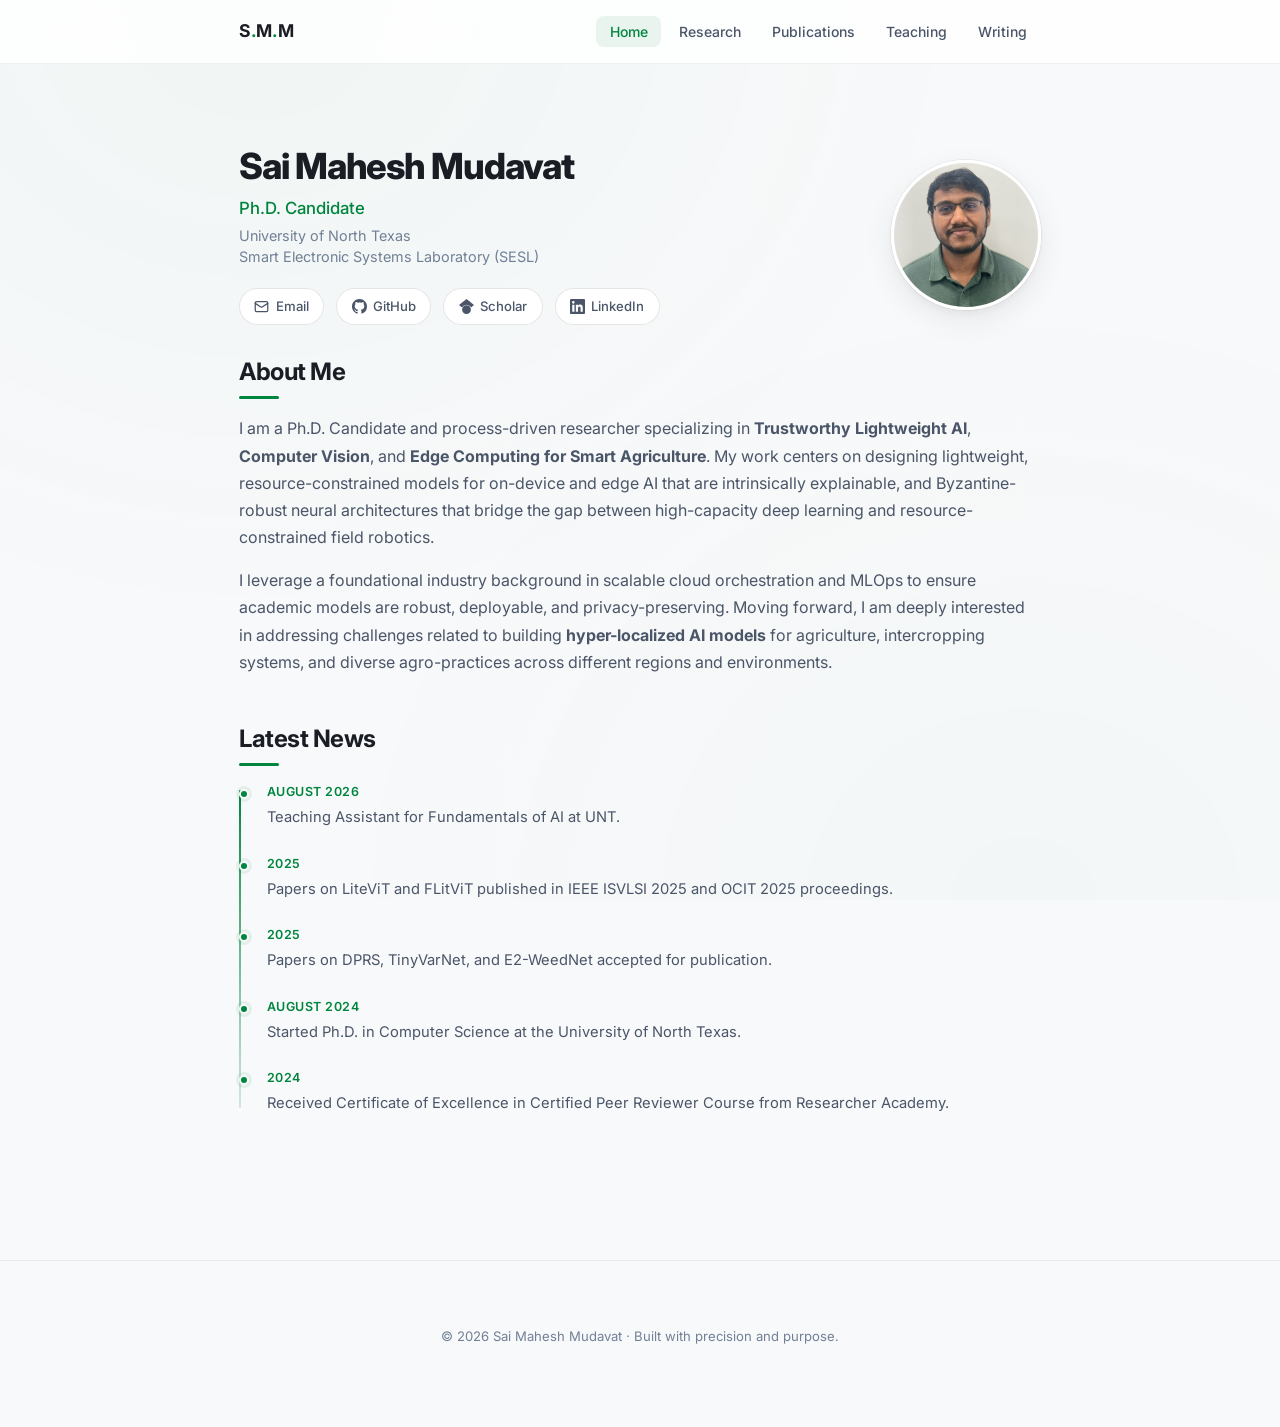
==== index.html @ 9abcfe38 "Initial commit: premium academic portfolio website" ====
<!DOCTYPE html>
<html lang="en">
<head>
  <meta charset="UTF-8">
  <meta name="viewport" content="width=device-width, initial-scale=1.0">
  <title>Sai Mahesh Mudavat — Ph.D. Candidate | Trustworthy AI & Edge Computing</title>
  <meta name="description" content="Sai Mahesh Mudavat is a Ph.D. Candidate at the University of North Texas specializing in Trustworthy Lightweight AI, Computer Vision, and Edge Computing for Smart Agriculture.">
  <link rel="stylesheet" href="assets/css/style.css">
  <link rel="icon" href="data:image/svg+xml,<svg xmlns='http://www.w3.org/2000/svg' viewBox='0 0 100 100'><text y='.9em' font-size='90'>🧠</text></svg>">
</head>
<body>

  <!-- ====== Navigation ====== -->
  <nav class="navbar" id="navbar">
    <div class="nav-container">
      <a href="index.html" class="nav-logo">S<span>.</span>M<span>.</span>M</a>
      <button class="nav-toggle" id="navToggle" aria-label="Toggle navigation">
        <span></span><span></span><span></span>
      </button>
      <ul class="nav-links" id="navLinks">
        <li><a href="index.html" class="active">Home</a></li>
        <li><a href="research.html">Research</a></li>
        <li><a href="publications.html">Publications</a></li>
        <li><a href="teaching.html">Teaching</a></li>
        <li><a href="writing.html">Writing</a></li>
      </ul>
    </div>
  </nav>

  <!-- ====== Main Content ====== -->
  <main class="container page-content">

    <!-- Hero -->
    <header class="hero">
      <div class="hero-text">
        <h1>Sai Mahesh Mudavat</h1>
        <p class="hero-subtitle">Ph.D. Candidate</p>
        <p class="hero-affiliation">
          University of North Texas<br>
          Smart Electronic Systems Laboratory (SESL)
        </p>
        <div class="hero-links">
          <a href="mailto:saimaheshmudavat@my.unt.edu">
            <svg viewBox="0 0 24 24" fill="none" stroke="currentColor" stroke-width="2" stroke-linecap="round" stroke-linejoin="round"><rect x="2" y="4" width="20" height="16" rx="2"/><path d="m22 7-8.97 5.7a1.94 1.94 0 0 1-2.06 0L2 7"/></svg>
            Email
          </a>
          <a href="https://github.com/saimaheshmudavat" target="_blank" rel="noopener">
            <svg viewBox="0 0 24 24" fill="currentColor"><path d="M12 0C5.37 0 0 5.37 0 12c0 5.31 3.435 9.795 8.205 11.385.6.105.825-.255.825-.57 0-.285-.015-1.23-.015-2.235-3.015.555-3.795-.735-4.035-1.41-.135-.345-.72-1.41-1.23-1.695-.42-.225-1.02-.78-.015-.795.945-.015 1.62.87 1.845 1.23 1.08 1.815 2.805 1.305 3.495.99.105-.78.42-1.305.765-1.605-2.67-.3-5.46-1.335-5.46-5.925 0-1.305.465-2.385 1.23-3.225-.12-.3-.54-1.53.12-3.18 0 0 1.005-.315 3.3 1.23.96-.27 1.98-.405 3-.405s2.04.135 3 .405c2.295-1.56 3.3-1.23 3.3-1.23.66 1.65.24 2.88.12 3.18.765.84 1.23 1.905 1.23 3.225 0 4.605-2.805 5.625-5.475 5.925.435.375.81 1.095.81 2.22 0 1.605-.015 2.895-.015 3.3 0 .315.225.69.825.57A12.02 12.02 0 0 0 24 12c0-6.63-5.37-12-12-12z"/></svg>
            GitHub
          </a>
          <a href="https://scholar.google.com/citations?user=YOUR_ID" target="_blank" rel="noopener">
            <svg viewBox="0 0 24 24" fill="currentColor"><path d="M12 24a7 7 0 1 1 0-14 7 7 0 0 1 0 14zm0-24L0 9.5l4.838 3.94A8 8 0 0 1 12 9a8 8 0 0 1 7.162 4.44L24 9.5z"/></svg>
            Scholar
          </a>
          <a href="https://linkedin.com/in/yourprofile" target="_blank" rel="noopener">
            <svg viewBox="0 0 24 24" fill="currentColor"><path d="M20.447 20.452h-3.554v-5.569c0-1.328-.027-3.037-1.852-3.037-1.853 0-2.136 1.445-2.136 2.939v5.667H9.351V9h3.414v1.561h.046c.477-.9 1.637-1.85 3.37-1.85 3.601 0 4.267 2.37 4.267 5.455v6.286zM5.337 7.433a2.062 2.062 0 0 1-2.063-2.065 2.064 2.064 0 1 1 2.063 2.065zm1.782 13.019H3.555V9h3.564v11.452zM22.225 0H1.771C.792 0 0 .774 0 1.729v20.542C0 23.227.792 24 1.771 24h20.451C23.2 24 24 23.227 24 22.271V1.729C24 .774 23.2 0 22.222 0h.003z"/></svg>
            LinkedIn
          </a>
        </div>
      </div>
      <img src="assets/img/profile.jpg" alt="Sai Mahesh Mudavat" class="profile-img" onerror="this.style.background='linear-gradient(135deg, #00853E, #2dd4bf)'; this.style.display='flex'; this.alt='SM';">
    </header>

    <!-- About Me -->
    <section class="section reveal" id="about">
      <h2>About Me</h2>
      <p>
        I am a Ph.D. Candidate and process-driven researcher specializing in <strong>Trustworthy Lightweight AI</strong>, 
        <strong>Computer Vision</strong>, and <strong>Edge Computing for Smart Agriculture</strong>. My work centers on designing 
        lightweight, resource-constrained models for on-device and edge AI that are intrinsically explainable, and Byzantine-robust 
        neural architectures that bridge the gap between high-capacity deep learning and resource-constrained field robotics.
      </p>
      <p>
        I leverage a foundational industry background in scalable cloud orchestration and MLOps to ensure academic models 
        are robust, deployable, and privacy-preserving. Moving forward, I am deeply interested in addressing challenges 
        related to building <strong>hyper-localized AI models</strong> for agriculture, intercropping systems, and diverse 
        agro-practices across different regions and environments.
      </p>
    </section>

    <!-- Latest News -->
    <section class="section reveal" id="news">
      <h2>Latest News</h2>
      <div class="timeline">
        <div class="timeline-item">
          <div class="timeline-date">August 2026</div>
          <div class="timeline-content">Teaching Assistant for Fundamentals of AI at UNT.</div>
        </div>
        <div class="timeline-item">
          <div class="timeline-date">2025</div>
          <div class="timeline-content">Papers on LiteViT and FLitViT published in IEEE ISVLSI 2025 and OCIT 2025 proceedings.</div>
        </div>
        <div class="timeline-item">
          <div class="timeline-date">2025</div>
          <div class="timeline-content">Papers on DPRS, TinyVarNet, and E2-WeedNet accepted for publication.</div>
        </div>
        <div class="timeline-item">
          <div class="timeline-date">August 2024</div>
          <div class="timeline-content">Started Ph.D. in Computer Science at the University of North Texas.</div>
        </div>
        <div class="timeline-item">
          <div class="timeline-date">2024</div>
          <div class="timeline-content">Received Certificate of Excellence in Certified Peer Reviewer Course from Researcher Academy.</div>
        </div>
      </div>
    </section>

  </main>

  <!-- ====== Footer ====== -->
  <footer class="footer">
    <div class="container">
      <p>&copy; 2026 Sai Mahesh Mudavat · Built with precision and purpose.</p>
    </div>
  </footer>

  <!-- ====== Scripts ====== -->
  <script>
    // Mobile nav toggle
    const navToggle = document.getElementById('navToggle');
    const navLinks = document.getElementById('navLinks');
    navToggle.addEventListener('click', () => navLinks.classList.toggle('show'));

    // Navbar scroll effect
    const navbar = document.getElementById('navbar');
    window.addEventListener('scroll', () => {
      navbar.classList.toggle('scrolled', window.scrollY > 10);
    });

    // Scroll reveal
    const revealEls = document.querySelectorAll('.reveal');
    const observer = new IntersectionObserver((entries) => {
      entries.forEach(entry => {
        if (entry.isIntersecting) {
          entry.target.classList.add('visible');
          observer.unobserve(entry.target);
        }
      });
    }, { threshold: 0.1 });
    revealEls.forEach(el => observer.observe(el));
  </script>

</body>
</html>
---- assets/css/style.css ----
/* ============================================================
   MAHESH PORTFOLIO — Premium Design System
   ============================================================ */

/* ---------- Google Fonts ---------- */
@import url('https://fonts.googleapis.com/css2?family=Inter:wght@300;400;500;600;700;800&display=swap');

/* ---------- CSS Variables ---------- */
:root {
  /* Colors */
  --bg-primary: #f8f9fa;
  --bg-secondary: #ffffff;
  --bg-dark: #0f1117;
  --text-primary: #1a1d23;
  --text-secondary: #4a5568;
  --text-muted: #718096;
  --accent: #00853E;
  --accent-light: rgba(0, 133, 62, 0.08);
  --accent-lighter: rgba(0, 133, 62, 0.04);
  --accent-hover: #006b32;
  --border: rgba(0, 0, 0, 0.06);
  --border-strong: rgba(0, 0, 0, 0.10);
  --shadow-sm: 0 1px 3px rgba(0, 0, 0, 0.04), 0 1px 2px rgba(0, 0, 0, 0.06);
  --shadow-md: 0 4px 12px rgba(0, 0, 0, 0.06), 0 2px 4px rgba(0, 0, 0, 0.04);
  --shadow-lg: 0 10px 30px rgba(0, 0, 0, 0.08), 0 4px 8px rgba(0, 0, 0, 0.04);
  --shadow-xl: 0 20px 50px rgba(0, 0, 0, 0.10);

  /* Typography */
  --font-family: 'Inter', -apple-system, BlinkMacSystemFont, 'Segoe UI', Roboto, sans-serif;
  --font-mono: 'JetBrains Mono', 'Fira Code', monospace;

  /* Spacing */
  --container-max: 850px;
  --nav-height: 64px;

  /* Transitions */
  --transition-fast: 0.15s cubic-bezier(0.4, 0, 0.2, 1);
  --transition-smooth: 0.3s cubic-bezier(0.4, 0, 0.2, 1);
  --transition-spring: 0.4s cubic-bezier(0.34, 1.56, 0.64, 1);
}

/* ---------- Reset & Global ---------- */
*,
*::before,
*::after {
  margin: 0;
  padding: 0;
  box-sizing: border-box;
}

html {
  scroll-behavior: smooth;
  -webkit-font-smoothing: antialiased;
  -moz-osx-font-smoothing: grayscale;
}

body {
  font-family: var(--font-family);
  font-size: 16px;
  line-height: 1.6;
  color: var(--text-primary);
  background-color: var(--bg-primary);
  min-height: 100vh;
  overflow-x: hidden;
}

/* Subtle animated background gradient */
body::before {
  content: '';
  position: fixed;
  top: 0;
  left: 0;
  width: 100%;
  height: 100%;
  background:
    radial-gradient(ellipse at 20% 0%, rgba(0, 133, 62, 0.03) 0%, transparent 50%),
    radial-gradient(ellipse at 80% 100%, rgba(0, 133, 62, 0.02) 0%, transparent 50%);
  pointer-events: none;
  z-index: -1;
}

/* ---------- Typography ---------- */
h1, h2, h3, h4 {
  font-weight: 700;
  letter-spacing: -0.02em;
  color: var(--text-primary);
  line-height: 1.25;
}

h1 {
  font-size: 2.25rem;
  font-weight: 800;
  letter-spacing: -0.03em;
}

h2 {
  font-size: 1.5rem;
  font-weight: 700;
  margin-bottom: 1rem;
  position: relative;
  padding-bottom: 0.75rem;
}

h2::after {
  content: '';
  position: absolute;
  bottom: 0;
  left: 0;
  width: 40px;
  height: 3px;
  background: var(--accent);
  border-radius: 2px;
  transition: width var(--transition-smooth);
}

h2:hover::after {
  width: 60px;
}

h3 {
  font-size: 1.15rem;
  font-weight: 600;
}

p {
  color: var(--text-secondary);
  line-height: 1.7;
  margin-bottom: 1rem;
}

a {
  color: var(--accent);
  text-decoration: none;
  transition: color var(--transition-fast), opacity var(--transition-fast);
}

a:hover {
  color: var(--accent-hover);
}

/* ---------- Navigation ---------- */
.navbar {
  position: sticky;
  top: 0;
  z-index: 1000;
  background: rgba(255, 255, 255, 0.82);
  backdrop-filter: blur(20px) saturate(180%);
  -webkit-backdrop-filter: blur(20px) saturate(180%);
  border-bottom: 1px solid var(--border);
  height: var(--nav-height);
  transition: box-shadow var(--transition-smooth);
}

.navbar.scrolled {
  box-shadow: var(--shadow-sm);
}

.nav-container {
  max-width: var(--container-max);
  margin: 0 auto;
  padding: 0 1.5rem;
  height: 100%;
  display: flex;
  align-items: center;
  justify-content: space-between;
}

.nav-logo {
  font-size: 1.1rem;
  font-weight: 700;
  color: var(--text-primary);
  letter-spacing: -0.02em;
  transition: color var(--transition-fast);
}

.nav-logo:hover {
  color: var(--accent);
}

.nav-logo span {
  color: var(--accent);
}

.nav-links {
  display: flex;
  align-items: center;
  gap: 0.25rem;
  list-style: none;
}

.nav-links a {
  padding: 0.45rem 0.85rem;
  font-size: 0.875rem;
  font-weight: 500;
  color: var(--text-secondary);
  border-radius: 8px;
  transition: all var(--transition-smooth);
  position: relative;
}

.nav-links a:hover,
.nav-links a.active {
  color: var(--accent);
  background: var(--accent-light);
}

/* Mobile hamburger */
.nav-toggle {
  display: none;
  flex-direction: column;
  gap: 5px;
  cursor: pointer;
  padding: 4px;
  background: none;
  border: none;
}

.nav-toggle span {
  width: 22px;
  height: 2px;
  background: var(--text-primary);
  border-radius: 2px;
  transition: all var(--transition-smooth);
}

/* ---------- Container ---------- */
.container {
  max-width: var(--container-max);
  margin: 0 auto;
  padding: 2rem 1.5rem;
}

/* ---------- Hero / Header ---------- */
.hero {
  display: flex;
  align-items: center;
  gap: 2.5rem;
  padding: 3rem 0 2rem;
}

.hero-text {
  flex: 1;
}

.hero-text h1 {
  margin-bottom: 0.3rem;
}

.hero-subtitle {
  font-size: 1.05rem;
  color: var(--accent);
  font-weight: 500;
  margin-bottom: 0.15rem;
}

.hero-affiliation {
  font-size: 0.9rem;
  color: var(--text-muted);
  margin-bottom: 1.25rem;
  line-height: 1.5;
}

.hero-links {
  display: flex;
  gap: 0.75rem;
  flex-wrap: wrap;
}

.hero-links a {
  display: inline-flex;
  align-items: center;
  gap: 0.4rem;
  padding: 0.45rem 0.9rem;
  font-size: 0.82rem;
  font-weight: 500;
  color: var(--text-secondary);
  background: var(--bg-secondary);
  border: 1px solid var(--border-strong);
  border-radius: 100px;
  transition: all var(--transition-smooth);
}

.hero-links a:hover {
  color: var(--accent);
  border-color: var(--accent);
  background: var(--accent-lighter);
  transform: translateY(-1px);
  box-shadow: var(--shadow-sm);
}

.hero-links a svg {
  width: 15px;
  height: 15px;
  flex-shrink: 0;
}

/* ---------- Profile Image ---------- */
.profile-img {
  width: 150px;
  height: 150px;
  border-radius: 50%;
  object-fit: cover;
  border: 3px solid var(--bg-secondary);
  box-shadow: var(--shadow-lg), 0 0 0 1px var(--border);
  flex-shrink: 0;
  transition: transform var(--transition-spring), box-shadow var(--transition-smooth);
}

.profile-img:hover {
  transform: scale(1.04);
  box-shadow: var(--shadow-xl), 0 0 0 2px var(--accent);
}

/* ---------- Sections ---------- */
.section {
  margin-bottom: 3rem;
  animation: fadeInUp 0.6s ease both;
}

.section:nth-child(2) { animation-delay: 0.1s; }
.section:nth-child(3) { animation-delay: 0.2s; }
.section:nth-child(4) { animation-delay: 0.3s; }

@keyframes fadeInUp {
  from {
    opacity: 0;
    transform: translateY(16px);
  }
  to {
    opacity: 1;
    transform: translateY(0);
  }
}

/* ---------- Card ---------- */
.card {
  background: var(--bg-secondary);
  border: 1px solid var(--border);
  border-radius: 12px;
  padding: 1.5rem;
  box-shadow: var(--shadow-sm);
  transition: all var(--transition-smooth);
  position: relative;
  overflow: hidden;
}

.card::before {
  content: '';
  position: absolute;
  top: 0;
  left: 0;
  right: 0;
  height: 3px;
  background: linear-gradient(90deg, var(--accent), #2dd4bf);
  opacity: 0;
  transition: opacity var(--transition-smooth);
}

.card:hover {
  transform: translateY(-3px);
  box-shadow: var(--shadow-lg);
  border-color: rgba(0, 133, 62, 0.15);
}

.card:hover::before {
  opacity: 1;
}

.card + .card {
  margin-top: 1.25rem;
}

.card h3 {
  margin-bottom: 0.6rem;
}

.card p {
  font-size: 0.92rem;
}

/* ---------- Impact Box (Publications) ---------- */
.impact-box {
  background: rgba(0, 133, 62, 0.05);
  border-left: 3px solid var(--accent);
  padding: 0.75rem 1rem;
  border-radius: 0 8px 8px 0;
  margin-top: 0.75rem;
  font-size: 0.85rem;
  color: var(--text-secondary);
  line-height: 1.6;
}

.impact-box strong {
  color: var(--accent);
  font-weight: 600;
}

/* ---------- Tags / Pills ---------- */
.tags {
  display: flex;
  flex-wrap: wrap;
  gap: 0.5rem;
  margin-top: 1rem;
}

.tag {
  display: inline-flex;
  align-items: center;
  padding: 0.35rem 0.85rem;
  font-size: 0.78rem;
  font-weight: 500;
  color: var(--accent);
  background: var(--accent-light);
  border: 1px solid rgba(0, 133, 62, 0.12);
  border-radius: 100px;
  transition: all var(--transition-smooth);
  cursor: default;
}

.tag:hover {
  background: rgba(0, 133, 62, 0.14);
  transform: translateY(-1px);
  box-shadow: var(--shadow-sm);
}

/* ---------- Timeline (News) ---------- */
.timeline {
  position: relative;
  padding-left: 1.75rem;
}

.timeline::before {
  content: '';
  position: absolute;
  left: 0;
  top: 0.5rem;
  bottom: 0.5rem;
  width: 2px;
  background: linear-gradient(180deg, var(--accent), rgba(0, 133, 62, 0.15));
  border-radius: 2px;
}

.timeline-item {
  position: relative;
  padding-bottom: 1.5rem;
}

.timeline-item:last-child {
  padding-bottom: 0;
}

.timeline-item::before {
  content: '';
  position: absolute;
  left: -1.75rem;
  top: 0.45rem;
  width: 10px;
  height: 10px;
  border-radius: 50%;
  background: var(--accent);
  border: 2px solid var(--bg-primary);
  box-shadow: 0 0 0 3px var(--accent-light);
  transition: transform var(--transition-spring);
}

.timeline-item:hover::before {
  transform: scale(1.3);
}

.timeline-date {
  font-size: 0.78rem;
  font-weight: 600;
  color: var(--accent);
  text-transform: uppercase;
  letter-spacing: 0.04em;
  margin-bottom: 0.25rem;
}

.timeline-content {
  font-size: 0.92rem;
  color: var(--text-secondary);
}

/* ---------- Publication List ---------- */
.pub-item {
  padding: 1.25rem 0;
  border-bottom: 1px solid var(--border);
  transition: background var(--transition-smooth);
}

.pub-item:last-child {
  border-bottom: none;
}

.pub-item:hover {
  background: var(--accent-lighter);
  margin-left: -1rem;
  margin-right: -1rem;
  padding-left: 1rem;
  padding-right: 1rem;
  border-radius: 8px;
}

.pub-item .authors {
  font-size: 0.9rem;
  color: var(--text-secondary);
  margin-bottom: 0.2rem;
}

.pub-item .title {
  font-size: 0.95rem;
  font-weight: 600;
  color: var(--text-primary);
  margin-bottom: 0.2rem;
}

.pub-item .venue {
  font-size: 0.85rem;
  color: var(--text-muted);
  font-style: italic;
}

.pub-item .author-highlight {
  font-weight: 700;
  color: var(--text-primary);
}

/* ---------- Grid Layouts ---------- */
.card-grid {
  display: grid;
  grid-template-columns: repeat(auto-fit, minmax(280px, 1fr));
  gap: 1.25rem;
}

.card-grid .card + .card {
  margin-top: 0;
}

/* ---------- Teaching List ---------- */
.teaching-item {
  background: var(--bg-secondary);
  border: 1px solid var(--border);
  border-radius: 12px;
  padding: 1.25rem 1.5rem;
  margin-bottom: 1rem;
  transition: all var(--transition-smooth);
  position: relative;
}

.teaching-item:hover {
  box-shadow: var(--shadow-md);
  border-color: rgba(0, 133, 62, 0.15);
}

.teaching-item h3 {
  font-size: 1rem;
  margin-bottom: 0.15rem;
}

.teaching-meta {
  font-size: 0.82rem;
  color: var(--text-muted);
  margin-bottom: 0.6rem;
  display: flex;
  align-items: center;
  gap: 0.5rem;
}

.teaching-item ul {
  padding-left: 1.2rem;
  margin: 0;
}

.teaching-item li {
  font-size: 0.88rem;
  color: var(--text-secondary);
  line-height: 1.6;
  margin-bottom: 0.35rem;
}

/* ---------- Service inline grid ---------- */
.service-grid {
  display: flex;
  flex-wrap: wrap;
  gap: 0.5rem;
}

.service-badge {
  display: inline-flex;
  align-items: center;
  gap: 0.3rem;
  padding: 0.4rem 0.9rem;
  font-size: 0.82rem;
  font-weight: 500;
  color: var(--text-secondary);
  background: var(--bg-secondary);
  border: 1px solid var(--border-strong);
  border-radius: 8px;
  transition: all var(--transition-smooth);
}

.service-badge:hover {
  border-color: var(--accent);
  color: var(--accent);
  background: var(--accent-lighter);
  transform: translateY(-1px);
}

/* ---------- Writing / Blog cards ---------- */
.writing-card {
  background: var(--bg-secondary);
  border: 1px solid var(--border);
  border-radius: 12px;
  padding: 1.5rem;
  box-shadow: var(--shadow-sm);
  transition: all var(--transition-smooth);
  position: relative;
  overflow: hidden;
}

.writing-card::after {
  content: '';
  position: absolute;
  bottom: 0;
  left: 0;
  right: 0;
  height: 3px;
  background: linear-gradient(90deg, var(--accent), #22d3ee);
  transform: scaleX(0);
  transition: transform var(--transition-smooth);
  transform-origin: left;
}

.writing-card:hover {
  transform: translateY(-4px);
  box-shadow: var(--shadow-lg);
}

.writing-card:hover::after {
  transform: scaleX(1);
}

.writing-date {
  font-size: 0.75rem;
  font-weight: 600;
  color: var(--text-muted);
  text-transform: uppercase;
  letter-spacing: 0.05em;
  margin-bottom: 0.5rem;
}

.writing-title {
  font-size: 1.05rem;
  font-weight: 700;
  color: var(--text-primary);
  margin-bottom: 0.5rem;
  line-height: 1.35;
}

.writing-excerpt {
  font-size: 0.88rem;
  color: var(--text-secondary);
  margin-bottom: 1rem;
  line-height: 1.6;
}

.read-more {
  font-size: 0.85rem;
  font-weight: 600;
  color: var(--accent);
  display: inline-flex;
  align-items: center;
  gap: 0.3rem;
  transition: gap var(--transition-smooth), color var(--transition-fast);
}

.read-more:hover {
  gap: 0.6rem;
  color: var(--accent-hover);
}

/* ---------- Highlight / Vision Box ---------- */
.vision-box {
  background: linear-gradient(135deg, var(--accent-light), rgba(0, 133, 62, 0.02));
  border: 1px solid rgba(0, 133, 62, 0.12);
  border-left: 4px solid var(--accent);
  border-radius: 0 12px 12px 0;
  padding: 1.5rem;
  margin-top: 1.5rem;
  position: relative;
}

.vision-box::before {
  content: '🌱';
  position: absolute;
  top: 1rem;
  right: 1rem;
  font-size: 1.5rem;
  opacity: 0.5;
}

.vision-box p {
  font-size: 0.95rem;
  color: var(--text-secondary);
  font-style: italic;
}

/* ---------- Footer ---------- */
.footer {
  margin-top: 4rem;
  padding: 2rem 0;
  border-top: 1px solid var(--border);
  text-align: center;
}

.footer p {
  font-size: 0.82rem;
  color: var(--text-muted);
}

.footer a {
  font-weight: 500;
}

/* ---------- Responsive ---------- */
@media (max-width: 768px) {
  h1 {
    font-size: 1.75rem;
  }

  h2 {
    font-size: 1.25rem;
  }

  .hero {
    flex-direction: column-reverse;
    text-align: center;
    gap: 1.5rem;
    padding: 2rem 0 1.5rem;
  }

  .hero-links {
    justify-content: center;
  }

  .profile-img {
    width: 120px;
    height: 120px;
  }

  .card-grid {
    grid-template-columns: 1fr;
  }

  .container {
    padding: 1.5rem 1rem;
  }

  /* Mobile nav */
  .nav-links {
    display: none;
    position: absolute;
    top: var(--nav-height);
    left: 0;
    right: 0;
    background: rgba(255, 255, 255, 0.98);
    backdrop-filter: blur(20px);
    flex-direction: column;
    padding: 1rem;
    border-bottom: 1px solid var(--border);
    box-shadow: var(--shadow-md);
  }

  .nav-links.show {
    display: flex;
  }

  .nav-toggle {
    display: flex;
  }
}

@media (max-width: 480px) {
  h1 {
    font-size: 1.5rem;
  }

  .hero-links a {
    font-size: 0.75rem;
    padding: 0.35rem 0.7rem;
  }
}

/* ---------- Page transition ---------- */
.page-content {
  animation: pageIn 0.5s ease both;
}

@keyframes pageIn {
  from {
    opacity: 0;
    transform: translateY(10px);
  }
  to {
    opacity: 1;
    transform: translateY(0);
  }
}

/* ---------- Scroll reveal utility ---------- */
.reveal {
  opacity: 0;
  transform: translateY(20px);
  transition: all 0.6s cubic-bezier(0.4, 0, 0.2, 1);
}

.reveal.visible {
  opacity: 1;
  transform: translateY(0);
}

/* ---------- Selection ---------- */
::selection {
  background: rgba(0, 133, 62, 0.15);
  color: var(--text-primary);
}
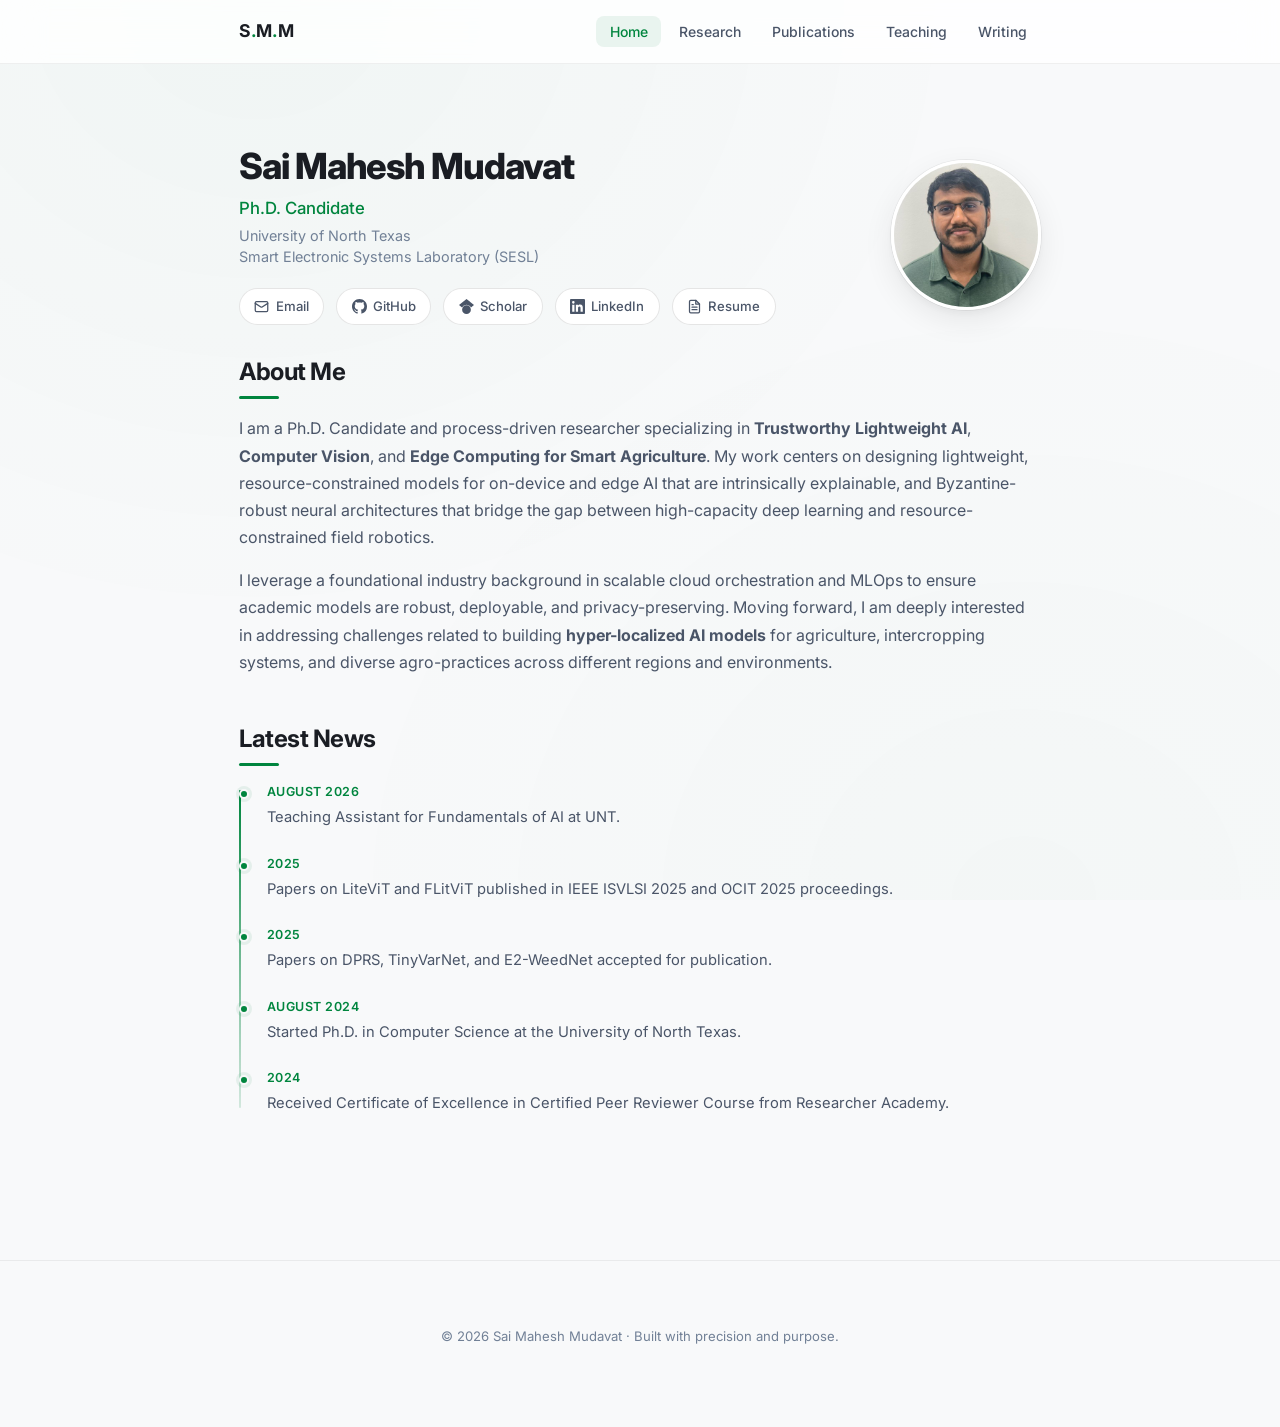
==== commit 9e1e165c: "Update email, add resume, clear writing section" ====
--- a/index.html
+++ b/index.html
@@ -40,21 +40,31 @@
           Smart Electronic Systems Laboratory (SESL)
         </p>
         <div class="hero-links">
-          <a href="mailto:saimaheshmudavat@my.unt.edu">
+          <a href="mailto:mahesh.mudavat1@gmail.com,SaiMaheshMudavat@my.unt.edu">
             <svg viewBox="0 0 24 24" fill="none" stroke="currentColor" stroke-width="2" stroke-linecap="round" stroke-linejoin="round"><rect x="2" y="4" width="20" height="16" rx="2"/><path d="m22 7-8.97 5.7a1.94 1.94 0 0 1-2.06 0L2 7"/></svg>
             Email
           </a>
-          <a href="https://github.com/saimaheshmudavat" target="_blank" rel="noopener">
+          <a href="https://github.com/saimahesh-ai" target="_blank" rel="noopener">
             <svg viewBox="0 0 24 24" fill="currentColor"><path d="M12 0C5.37 0 0 5.37 0 12c0 5.31 3.435 9.795 8.205 11.385.6.105.825-.255.825-.57 0-.285-.015-1.23-.015-2.235-3.015.555-3.795-.735-4.035-1.41-.135-.345-.72-1.41-1.23-1.695-.42-.225-1.02-.78-.015-.795.945-.015 1.62.87 1.845 1.23 1.08 1.815 2.805 1.305 3.495.99.105-.78.42-1.305.765-1.605-2.67-.3-5.46-1.335-5.46-5.925 0-1.305.465-2.385 1.23-3.225-.12-.3-.54-1.53.12-3.18 0 0 1.005-.315 3.3 1.23.96-.27 1.98-.405 3-.405s2.04.135 3 .405c2.295-1.56 3.3-1.23 3.3-1.23.66 1.65.24 2.88.12 3.18.765.84 1.23 1.905 1.23 3.225 0 4.605-2.805 5.625-5.475 5.925.435.375.81 1.095.81 2.22 0 1.605-.015 2.895-.015 3.3 0 .315.225.69.825.57A12.02 12.02 0 0 0 24 12c0-6.63-5.37-12-12-12z"/></svg>
             GitHub
           </a>
-          <a href="https://scholar.google.com/citations?user=YOUR_ID" target="_blank" rel="noopener">
+          <a href="https://scholar.google.com/citations?user=NxHLvOcAAAAJ&hl=en" target="_blank" rel="noopener">
             <svg viewBox="0 0 24 24" fill="currentColor"><path d="M12 24a7 7 0 1 1 0-14 7 7 0 0 1 0 14zm0-24L0 9.5l4.838 3.94A8 8 0 0 1 12 9a8 8 0 0 1 7.162 4.44L24 9.5z"/></svg>
             Scholar
           </a>
           <a href="https://linkedin.com/in/yourprofile" target="_blank" rel="noopener">
             <svg viewBox="0 0 24 24" fill="currentColor"><path d="M20.447 20.452h-3.554v-5.569c0-1.328-.027-3.037-1.852-3.037-1.853 0-2.136 1.445-2.136 2.939v5.667H9.351V9h3.414v1.561h.046c.477-.9 1.637-1.85 3.37-1.85 3.601 0 4.267 2.37 4.267 5.455v6.286zM5.337 7.433a2.062 2.062 0 0 1-2.063-2.065 2.064 2.064 0 1 1 2.063 2.065zm1.782 13.019H3.555V9h3.564v11.452zM22.225 0H1.771C.792 0 0 .774 0 1.729v20.542C0 23.227.792 24 1.771 24h20.451C23.2 24 24 23.227 24 22.271V1.729C24 .774 23.2 0 22.222 0h.003z"/></svg>
             LinkedIn
+          </a>
+          <a href="assets/Resume.pdf" target="_blank" rel="noopener">
+            <svg viewBox="0 0 24 24" fill="none" stroke="currentColor" stroke-width="2" stroke-linecap="round" stroke-linejoin="round">
+              <path d="M14 2H6a2 2 0 0 0-2 2v16a2 2 0 0 0 2 2h12a2 2 0 0 0 2-2V8z"></path>
+              <polyline points="14 2 14 8 20 8"></polyline>
+              <line x1="16" y1="13" x2="8" y2="13"></line>
+              <line x1="16" y1="17" x2="8" y2="17"></line>
+              <polyline points="10 9 9 9 8 9"></polyline>
+            </svg>
+            Resume
           </a>
         </div>
       </div>
--- a/assets/css/style.css
+++ b/assets/css/style.css
@@ -80,7 +80,10 @@
 }
 
 /* ---------- Typography ---------- */
-h1, h2, h3, h4 {
+h1,
+h2,
+h3,
+h4 {
   font-weight: 700;
   letter-spacing: -0.02em;
   color: var(--text-primary);
@@ -317,15 +320,24 @@
   animation: fadeInUp 0.6s ease both;
 }
 
-.section:nth-child(2) { animation-delay: 0.1s; }
-.section:nth-child(3) { animation-delay: 0.2s; }
-.section:nth-child(4) { animation-delay: 0.3s; }
+.section:nth-child(2) {
+  animation-delay: 0.1s;
+}
+
+.section:nth-child(3) {
+  animation-delay: 0.2s;
+}
+
+.section:nth-child(4) {
+  animation-delay: 0.3s;
+}
 
 @keyframes fadeInUp {
   from {
     opacity: 0;
     transform: translateY(16px);
   }
+
   to {
     opacity: 1;
     transform: translateY(0);
@@ -366,7 +378,7 @@
   opacity: 1;
 }
 
-.card + .card {
+.card+.card {
   margin-top: 1.25rem;
 }
 
@@ -532,7 +544,7 @@
   gap: 1.25rem;
 }
 
-.card-grid .card + .card {
+.card-grid .card+.card {
   margin-top: 0;
 }
 
@@ -801,6 +813,7 @@
     opacity: 0;
     transform: translateY(10px);
   }
+
   to {
     opacity: 1;
     transform: translateY(0);
@@ -823,4 +836,4 @@
 ::selection {
   background: rgba(0, 133, 62, 0.15);
   color: var(--text-primary);
-}
+}
